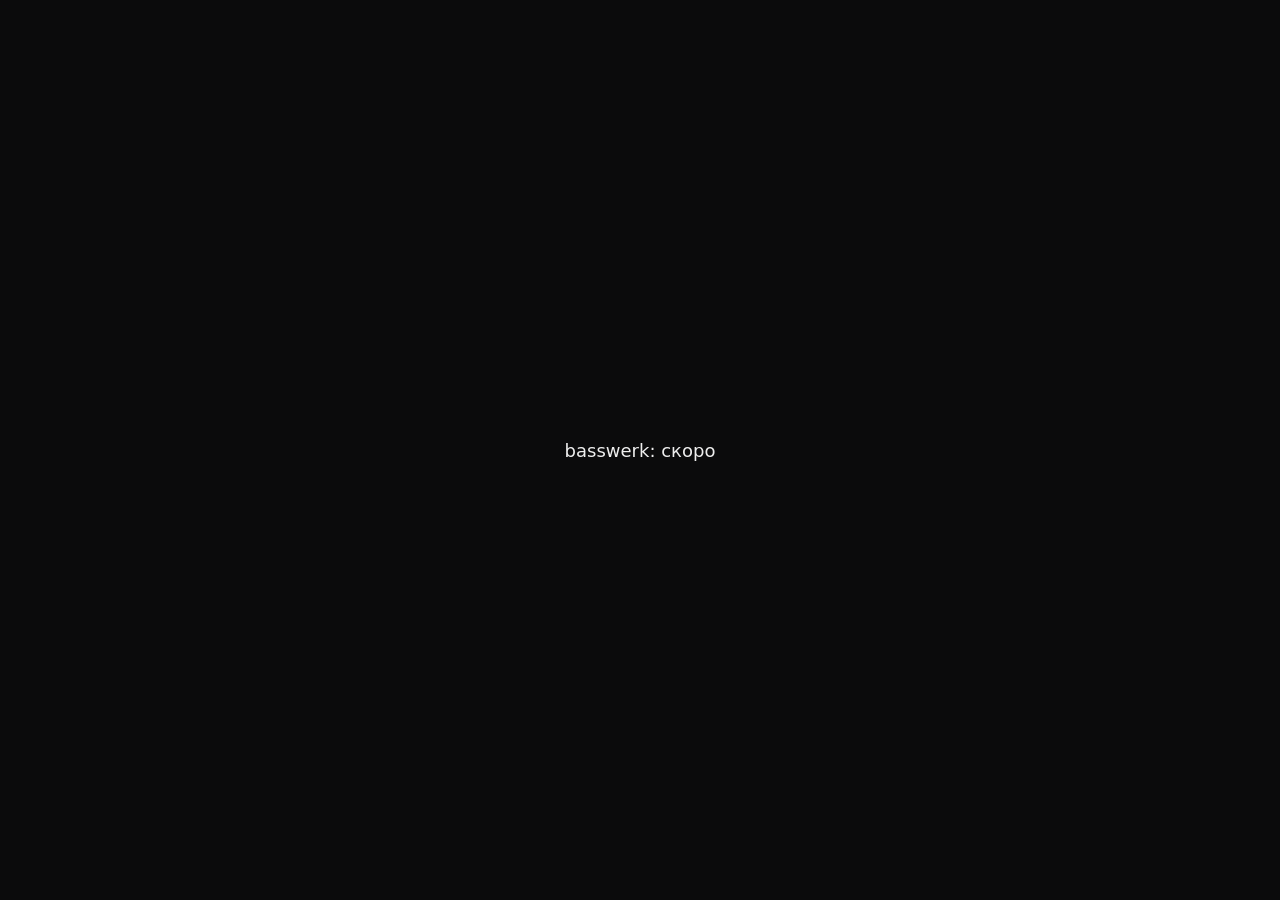
==== index.html @ f81537af "Initial" ====
<!doctype html>
<html lang="ru">
<head>
<meta charset="utf-8">
<meta name="viewport" content="width=device-width, initial-scale=1">
<title>basswerk</title>
<style>body{margin:0;min-height:100vh;display:grid;place-items:center;background:#0b0b0c;color:#eee;font:18px/1.5 system-ui,sans-serif}</style>
</head>
<body><p>basswerk: скоро</p></body>
</html>
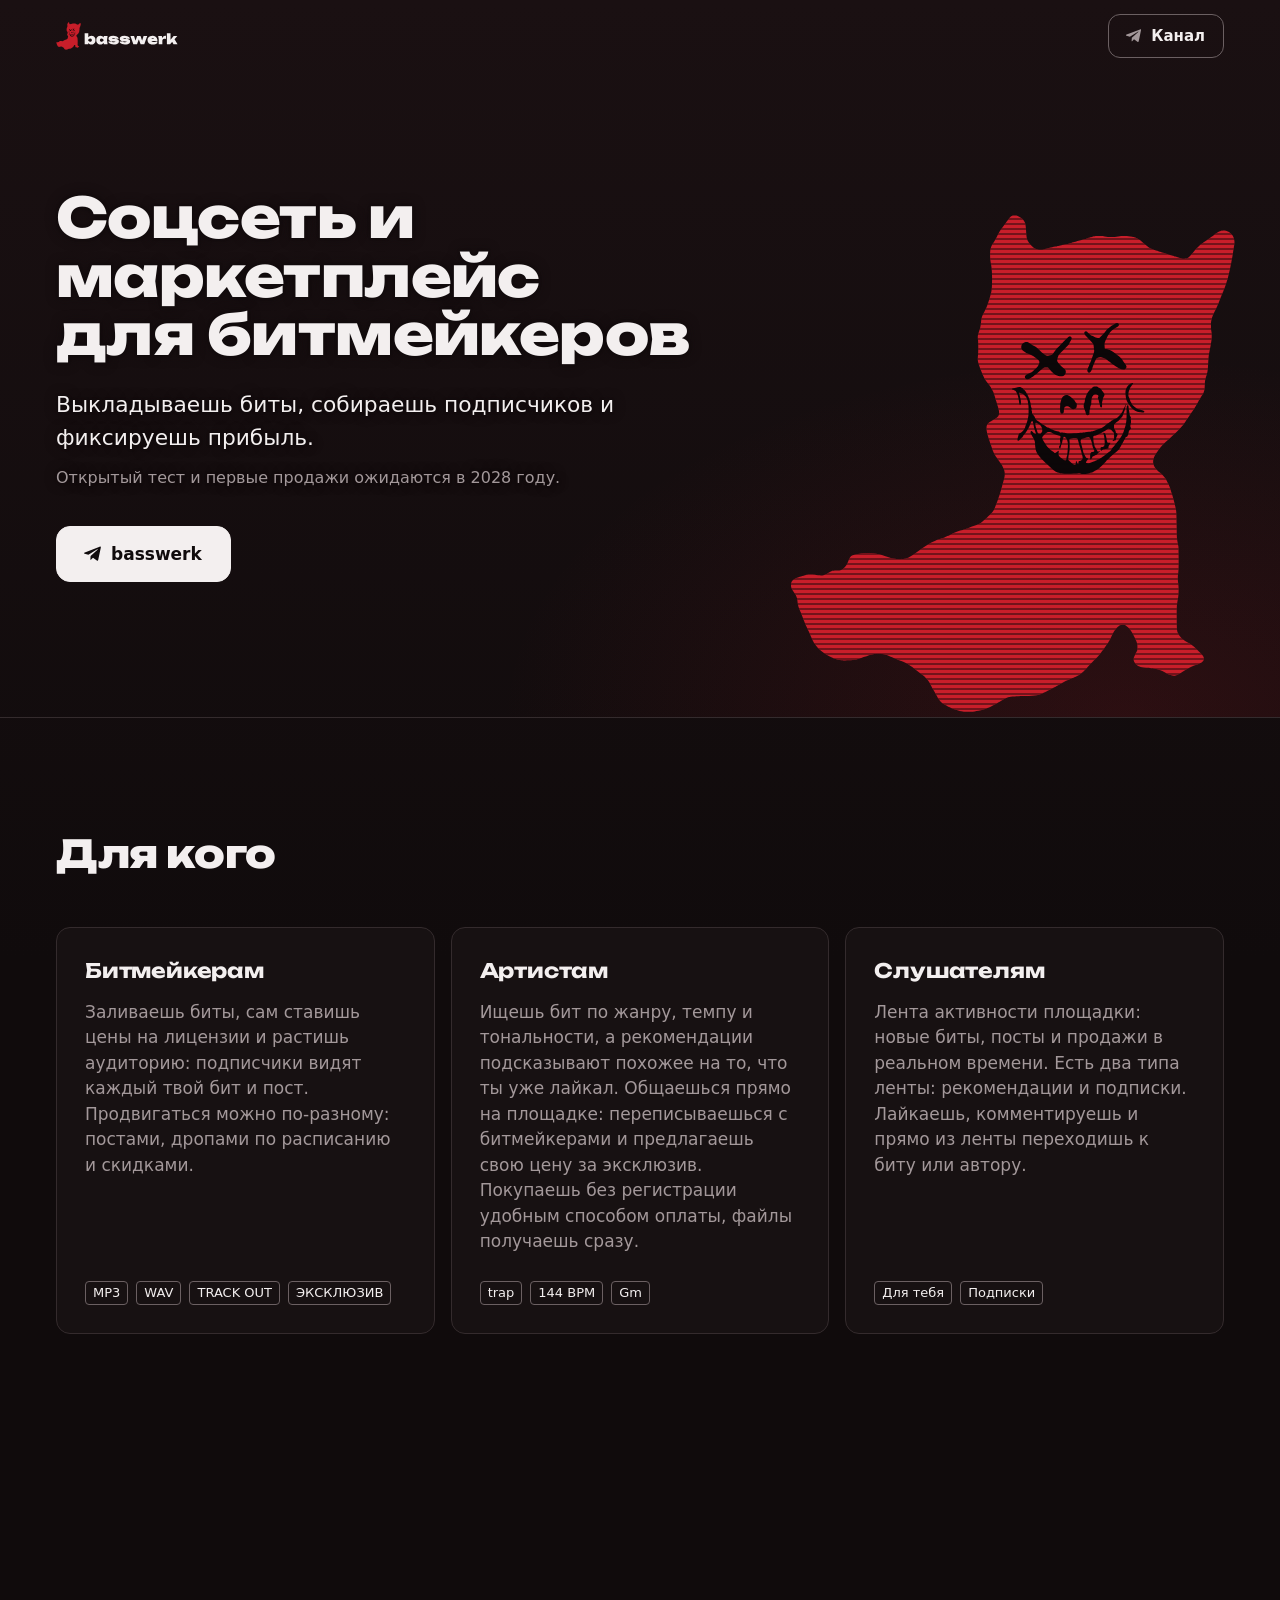
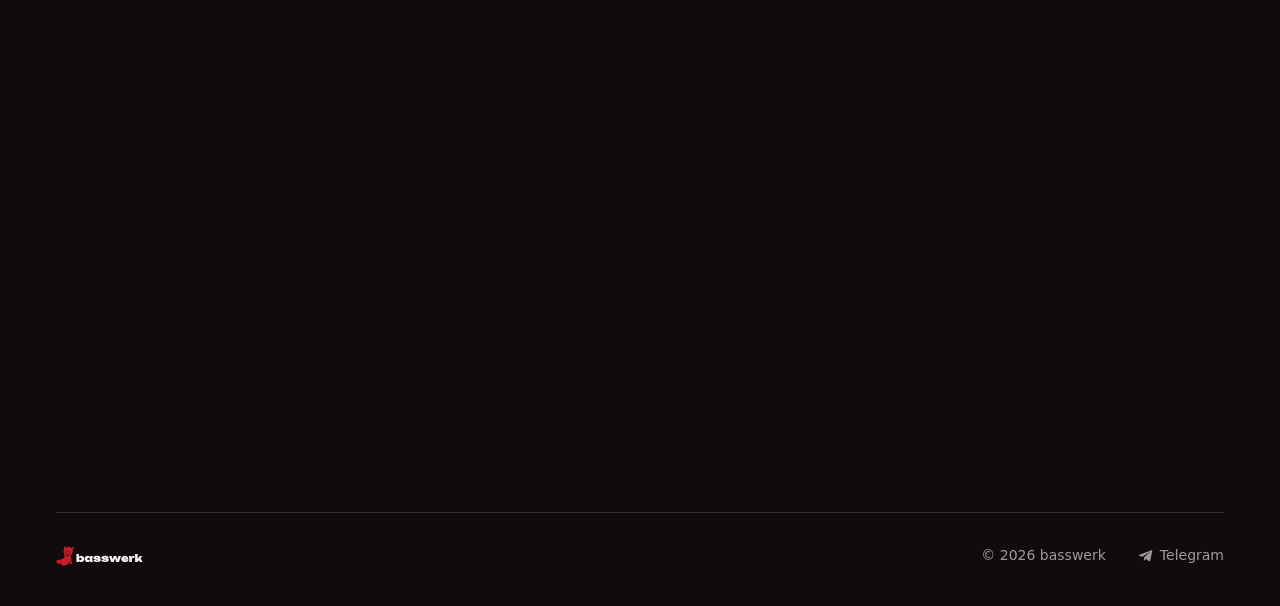
==== commit 61646241: "Landing page: hero with equalizer, live feed and license mocks, roadmap" ====
--- a/index.html
+++ b/index.html
@@ -2,9 +2,172 @@
 <html lang="ru">
 <head>
 <meta charset="utf-8">
-<meta name="viewport" content="width=device-width, initial-scale=1">
-<title>basswerk</title>
-<style>body{margin:0;min-height:100vh;display:grid;place-items:center;background:#0b0b0c;color:#eee;font:18px/1.5 system-ui,sans-serif}</style>
+<meta name="viewport" content="width=device-width, initial-scale=1, viewport-fit=cover">
+<meta http-equiv="Content-Security-Policy" content="default-src 'self'; img-src 'self' data:; font-src 'self'; style-src 'self'; script-src 'self'; connect-src 'self'; object-src 'none'; base-uri 'none'; form-action 'none'">
+<title>basswerk: социальная сеть и маркетплейс для битмейкеров</title>
+<meta name="description" content="Соцсеть и маркетплейс для битмейкеров: выкладываешь биты, собираешь подписчиков и фиксируешь прибыль. Открытый тест и первые продажи ожидаются в 2028 году.">
+<link rel="canonical" href="https://basswerk.ru/">
+<meta name="theme-color" content="#100B0C">
+<meta name="color-scheme" content="dark">
+<meta property="og:type" content="website">
+<meta property="og:site_name" content="basswerk">
+<meta property="og:locale" content="ru_RU">
+<meta property="og:url" content="https://basswerk.ru/">
+<meta property="og:title" content="basswerk: социальная сеть и маркетплейс для битмейкеров">
+<meta property="og:description" content="Выкладываешь биты, собираешь подписчиков и фиксируешь прибыль. Открытый тест и первые продажи ожидаются в 2028 году.">
+<meta name="twitter:card" content="summary">
+<link rel="icon" href="/assets/favicon.svg" type="image/svg+xml">
+<link rel="preload" href="/assets/fonts/unbounded-cyrillic.woff2" as="font" type="font/woff2" crossorigin>
+<link rel="stylesheet" href="/css/main.css?v=20261120m">
+<script type="module" src="/js/main.js?v=20261120m"></script>
 </head>
-<body><p>basswerk: скоро</p></body>
+<body>
+<svg class="sprite" aria-hidden="true">
+  <symbol id="i-tg" viewBox="0 0 24 24"><path fill="currentColor" d="M21.4 4.1 18.3 19c-.2 1-.8 1.3-1.7.8l-4.6-3.4-2.2 2.1c-.3.3-.5.5-1 .5l.3-4.7 8.6-7.8c.4-.3-.1-.5-.6-.2L6.5 13 2 11.6c-1-.3-1-1 .2-1.5L20 3.2c.8-.3 1.6.2 1.4.9Z"/></symbol>
+</svg>
+<a class="skip" href="#main">Перейти к содержимому</a>
+
+<header class="top wrap">
+  <a class="logo" href="/"><img src="/assets/logo.svg" width="122" height="28" alt="basswerk"></a>
+  <a class="btn" href="https://t.me/basswerk"><svg class="tg" width="18" height="18" aria-hidden="true"><use href="#i-tg"/></svg>Канал</a>
+</header>
+
+<main id="main">
+  <section class="hero">
+    <div class="wrap hero-in">
+      <div class="hero-text">
+        <h1>Соцсеть и маркетплейс для&nbsp;битмейкеров</h1>
+        <p class="lead">Выкладываешь биты, собираешь подписчиков и фиксируешь прибыль.</p>
+        <p class="when">Открытый тест и первые продажи ожидаются в&nbsp;2028&nbsp;году.</p>
+        <div class="cta">
+          <a class="btn btn-fill btn-lg" href="https://t.me/basswerk"><svg class="tg" width="20" height="20" aria-hidden="true"><use href="#i-tg"/></svg>basswerk</a>
+        </div>
+      </div>
+      <div class="ghost" aria-hidden="true"><span class="scan"></span></div>
+    </div>
+  </section>
+
+  <section class="sec wrap" aria-labelledby="who" data-rv>
+    <h2 id="who">Для кого</h2>
+    <div class="cards">
+      <article class="card">
+        <h3>Битмейкерам</h3>
+        <p>Заливаешь биты, сам ставишь цены на лицензии и растишь аудиторию: подписчики видят каждый твой бит и пост. Продвигаться можно по-разному: постами, дропами по расписанию и скидками.</p>
+        <ul class="tags" aria-label="Лицензии">
+          <li>MP3</li><li>WAV</li><li>TRACK OUT</li><li>ЭКСКЛЮЗИВ</li>
+        </ul>
+      </article>
+      <article class="card">
+        <h3>Артистам</h3>
+        <p>Ищешь бит по жанру, темпу и тональности, а рекомендации подсказывают похожее на то, что ты уже лайкал. Общаешься прямо на площадке: переписываешься с битмейкерами и предлагаешь свою цену за эксклюзив. Покупаешь без регистрации удобным способом оплаты, файлы получаешь сразу.</p>
+        <ul class="tags" aria-label="Пример фильтра">
+          <li>trap</li><li>144 BPM</li><li>Gm</li>
+        </ul>
+      </article>
+      <article class="card">
+        <h3>Слушателям</h3>
+        <p>Лента активности площадки: новые биты, посты и продажи в реальном времени. Есть два типа ленты: рекомендации и подписки. Лайкаешь, комментируешь и прямо из ленты переходишь к биту или автору.</p>
+        <ul class="tags" aria-label="Вкладки ленты">
+          <li>Для тебя</li><li>Подписки</li>
+        </ul>
+      </article>
+    </div>
+  </section>
+
+  <section class="sec wrap" aria-labelledby="diff" data-rv>
+    <h2 id="diff">Чем отличаемся</h2>
+    <div class="diff">
+      <div class="diff-item">
+        <h3>Биты, взаимодействие с аудиторией, сделки и продвижение на одной площадке</h3>
+        <p>Выкладываешь бит, рассказываешь о нём подписчикам в посте, получаешь отклик в комментариях и лайках и поднимаешься выше в рекомендациях. Здесь же получаешь оффер на эксклюзив и закрываешь сделку: договариваться в личке больше не нужно.</p>
+        <figure class="mock mock-feed">
+          <figcaption>Макет</figcaption>
+          <div class="feed" data-feed></div>
+        </figure>
+      </div>
+      <div class="diff-item">
+        <h3>Лицензию можно проверить на basswerk и в блокчейне</h3>
+        <p>У каждой купленной лицензии есть своя страница и PDF: на какой бит, кто и когда купил, что разрешено. Запись о лицензии хранится в блокчейне, задним числом её не подделать.</p>
+        <figure class="mock mock-lic">
+          <figcaption>Макет</figcaption>
+          <div class="lic">
+            <div class="lic-info">
+              <p class="lic-no">Лицензия № 000214</p>
+              <p class="lic-title">WAV-лицензия на KILLSWITCH</p>
+              <span class="status">Действительна</span>
+              <dl class="lic-dl">
+                <dt>Битмейкер</dt><dd>papaguap</dd>
+                <dt>Покупатель</dt><dd>zatru</dd>
+                <dt>Дата</dt><dd>14 марта</dd>
+              </dl>
+              <div class="lic-btns">
+                <span class="btn btn-sm is-locked">Скачать PDF</span>
+                <button type="button" class="btn btn-sm btn-fill copy" data-copy="https://basswerk.ru/"><span>Скопировать ссылку</span><span>Скопировано</span></button>
+              </div>
+              <p class="lic-chain"><span class="is-locked">Запись в блокчейне ↗</span></p>
+            </div>
+            <div class="doc" aria-hidden="true">
+              <div class="doc-head"><img src="/assets/favicon.svg" width="14" height="16" alt=""><b>basswerk</b><span>№ 000214</span></div>
+              <p class="doc-title">Лицензия</p>
+              <p class="doc-sub">на использование бита KILLSWITCH, тип WAV</p>
+              <dl class="doc-dl">
+                <dt>Лицензиар</dt><dd>papaguap</dd>
+                <dt>Лицензиат</dt><dd>zatru</dd>
+                <dt>Дата выдачи</dt><dd>14.03</dd>
+              </dl>
+              <ol class="doc-terms">
+                <li>Лицензиар передаёт Лицензиату неисключительное право использовать бит в одном музыкальном произведении.</li>
+                <li>Лицензиат указывает автора бита в описании трека: prod. by papaguap.</li>
+                <li>Проверить лицензию можно на basswerk.ru.</li>
+              </ol>
+              <div class="doc-sign">
+                <svg class="sig" viewBox="0 0 120 40" aria-hidden="true"><path d="M4 30c10-14 16-22 20-20s-6 22 0 20 10-18 16-16-2 14 4 13 8-12 14-11 0 9 6 8 12-10 20-9 14 4 30-2" fill="none" stroke="currentColor" stroke-width="2" stroke-linecap="round"/></svg>
+                <svg class="stamp" viewBox="0 0 100 100" aria-hidden="true">
+                  <defs><path id="ring" d="M50 50m-36 0a36 36 0 1 1 72 0a36 36 0 1 1-72 0"/></defs>
+                  <circle cx="50" cy="50" r="46" fill="none" stroke="currentColor" stroke-width="2.5"/>
+                  <circle cx="50" cy="50" r="27" fill="none" stroke="currentColor" stroke-width="1.5"/>
+                  <text font-size="9.5" font-weight="700" letter-spacing="1.6" fill="currentColor"><textPath href="#ring">BASSWERK   ЛИЦЕНЗИЯ   000214</textPath></text>
+                  <text x="50" y="55" text-anchor="middle" font-size="12" font-weight="800" fill="currentColor">WAV</text>
+                </svg>
+              </div>
+            </div>
+          </div>
+        </figure>
+      </div>
+    </div>
+  </section>
+
+  <section class="sec wrap" aria-labelledby="now" data-rv>
+    <h2 id="now">Где мы сейчас</h2>
+    <div class="road">
+      <div class="road-track" aria-hidden="true">
+        <div class="road-wave"></div>
+        <span class="road-head">Сейчас</span>
+      </div>
+      <ol class="road-list">
+        <li class="is-now"><span class="road-y">2026</span><span class="road-d">Продумали продукт и собрали прототип</span></li>
+        <li><span class="road-y">2027</span><span class="road-d">Разработка и опрос битмейкеров, артистов и слушателей</span></li>
+        <li><span class="road-y">2028</span><span class="road-d">Закрытый тест, затем открытый с первыми продажами</span></li>
+        <li><span class="road-y">Потом</span><span class="road-d">Запуск для всех</span></li>
+      </ol>
+    </div>
+  </section>
+
+  <section class="sec wrap" aria-labelledby="tg" data-rv>
+    <div class="tg-box">
+      <div>
+        <h2 id="tg">Все сливы и разработка в нашем канале</h2>
+        <p>Пишем, как продвигается работа над платформой. Показываем фичи до релиза и собираем идеи: что добавить и как сделать удобнее именно тебе.</p>
+      </div>
+      <a class="btn btn-fill btn-lg" href="https://t.me/basswerk"><svg class="tg" width="20" height="20" aria-hidden="true"><use href="#i-tg"/></svg>Подписаться</a>
+    </div>
+  </section>
+</main>
+
+<footer class="foot wrap">
+  <img src="/assets/logo.svg" width="87" height="20" alt="basswerk">
+  <span>© 2026 basswerk</span>
+  <a href="https://t.me/basswerk"><svg class="tg" width="16" height="16" aria-hidden="true"><use href="#i-tg"/></svg>Telegram</a>
+</footer>
+</body>
 </html>
--- a/css/main.css
+++ b/css/main.css
@@ -0,0 +1,433 @@
+/* basswerk landing. Бренд не финальный: цвета и шрифты только через переменные ниже. */
+
+@font-face {
+  font-family: Unbounded;
+  font-style: normal;
+  font-weight: 600 900;
+  font-display: swap;
+  src: url(/assets/fonts/unbounded-cyrillic.woff2) format("woff2");
+  unicode-range: U+0301, U+0400-045F, U+0490-0491, U+04B0-04B1, U+2116;
+}
+@font-face {
+  font-family: Unbounded;
+  font-style: normal;
+  font-weight: 600 900;
+  font-display: swap;
+  src: url(/assets/fonts/unbounded-latin.woff2) format("woff2");
+  unicode-range: U+0000-00FF, U+0131, U+0152-0153, U+02BB-02BC, U+02C6, U+02DA, U+02DC, U+0304, U+0308, U+0329, U+2000-206F, U+20AC, U+2122, U+2191, U+2193, U+2212, U+2215, U+FEFF, U+FFFD;
+}
+
+:root {
+  --bg: #100B0C;
+  --bg-top: #1A1012;
+  --surface: #171112;
+  --raised: #211A1B;
+  --line: #342B2D;
+  --line-strong: #6B6062;
+  --text: #F3EFEF;
+  --muted: #A3989A;
+  --ok: #2DB36F;
+  --ok-text: #5FD49A;
+  --red: #C81E2A;
+  --signal: #FF4640;
+  --paper: #F3EFE8;
+  --ink: #1B1516;
+  --ink-blue: #2B3D8F;
+
+  --fd: Unbounded, "Arial Black", system-ui, sans-serif;
+  --fs: system-ui, -apple-system, "Segoe UI", Roboto, "Helvetica Neue", Arial, sans-serif;
+  --fdoc: Georgia, "Times New Roman", serif;
+
+  --gut: 1rem;
+  --wrap: 77.5rem;
+  --r: 14px;
+}
+@media (min-width: 600px) { :root { --gut: 2rem; } }
+@media (min-width: 1100px) { :root { --gut: 3.5rem; } }
+
+/* Большие мониторы: всё в rem, растёт ступенями от ширины */
+@media (min-width: 2200px) { html { font-size: 19px; } }
+@media (min-width: 2900px) { html { font-size: 22px; } }
+@media (min-width: 3600px) { html { font-size: 26px; } }
+
+/* Скроллы как в прототипе: Chrome и Safari через ::-webkit-scrollbar, Firefox через стандартные свойства */
+::-webkit-scrollbar { width: 12px; height: 12px; background: transparent; }
+::-webkit-scrollbar-track, ::-webkit-scrollbar-corner { background: transparent; }
+::-webkit-scrollbar-button { display: none; width: 0; height: 0; }
+::-webkit-scrollbar-thumb { background: rgba(245, 242, 242, .16); background-clip: padding-box; border: 3px solid transparent; border-radius: 12px; min-height: 40px; }
+::-webkit-scrollbar-thumb:hover { background-color: rgba(245, 242, 242, .3); }
+::-webkit-scrollbar-thumb:active { background-color: rgba(245, 242, 242, .42); }
+@supports not selector(::-webkit-scrollbar) { * { scrollbar-width: thin; scrollbar-color: rgba(245, 242, 242, .2) transparent; } }
+
+*, *::before, *::after { box-sizing: border-box; }
+html { background: var(--bg); -webkit-text-size-adjust: 100%; text-size-adjust: 100%; }
+body {
+  margin: 0;
+  background: linear-gradient(180deg, var(--bg-top) 0, var(--bg) 60rem) no-repeat, var(--bg);
+  color: var(--text);
+  font: 400 1rem/1.5 var(--fs);
+  -webkit-font-smoothing: antialiased;
+  -webkit-tap-highlight-color: transparent;
+}
+img { display: block; max-width: 100%; height: auto; }
+a { color: inherit; }
+p { margin: 0; }
+h1, h2, h3 { margin: 0; font-family: var(--fd); font-weight: 800; letter-spacing: -0.01em; }
+:focus-visible { outline: 2px solid var(--text); outline-offset: 3px; border-radius: 4px; }
+.sprite { position: absolute; width: 0; height: 0; overflow: hidden; }
+.sr { position: absolute; width: 1px; height: 1px; overflow: hidden; clip: rect(0 0 0 0); white-space: nowrap; }
+.muted { color: var(--muted); }
+.is-locked { cursor: not-allowed; }
+
+.wrap { width: min(100% - 2 * var(--gut), var(--wrap)); margin-inline: auto; }
+
+.skip {
+  position: absolute; left: var(--gut); top: -4rem; z-index: 10;
+  padding: .625rem 1rem; border-radius: 10px;
+  background: var(--text); color: var(--bg); font-weight: 600; text-decoration: none;
+}
+.skip:focus { top: .75rem; }
+
+/* ---------- кнопки ---------- */
+.btn {
+  display: inline-flex; align-items: center; justify-content: center; gap: .5rem;
+  height: 2.75rem; padding: 0 1.125rem;
+  border: 1px solid var(--line-strong); border-radius: 12px;
+  background: none; color: inherit;
+  font: 600 .9375rem/1 var(--fs); text-decoration: none; white-space: nowrap; cursor: pointer;
+  transition: border-color .15s, background-color .15s;
+}
+.btn:hover { border-color: var(--text); }
+.btn .tg { flex: none; margin-left: -.125rem; color: var(--muted); }
+.btn-fill { background: var(--text); border-color: var(--text); color: var(--bg); }
+.btn-fill:hover { background: #fff; border-color: #fff; }
+.btn-fill .tg { color: var(--bg); }
+.btn-lg { height: 3.5rem; padding: 0 1.75rem; border-radius: 14px; font-size: 1.0625rem; }
+.btn-sm { height: 2.25rem; padding: 0 .875rem; border-radius: 10px; font-size: .8125rem; }
+.btn.is-locked:hover { border-color: var(--line-strong); }
+
+/* ---------- шапка ---------- */
+.top { position: relative; z-index: 2; display: flex; align-items: center; justify-content: space-between; height: 4.5rem; }
+.logo { display: block; border-radius: 6px; }
+.logo img { height: 1.75rem; width: auto; }
+
+/* ---------- первый экран ---------- */
+.hero {
+  position: relative; overflow: hidden;
+  border-bottom: 1px solid var(--line);
+  background: radial-gradient(70% 80% at 88% 100%, rgba(200, 30, 42, .14), transparent 70%);
+}
+.eq { position: absolute; inset: 0; width: 100%; height: 100%; z-index: 0; pointer-events: none; }
+.hero-in { position: relative; z-index: 1; display: grid; grid-template-columns: minmax(0, 1fr); }
+.hero-text { padding: clamp(2.5rem, 9vh, 7rem) 0 0; }
+/* Тёмный ореол цвета фона: текст читается, даже когда под ним подсвечены столбики эквалайзера */
+.hero h1, .lead, .when { text-shadow: 0 0 3px rgba(16, 11, 12, .9), 0 0 12px rgba(16, 11, 12, .85); }
+.hero h1 {
+  max-width: 12em;
+  font-size: clamp(1.75rem, .9rem + 3.2vw, 3.875rem);
+  line-height: 1.06;
+  text-wrap: balance;
+}
+.lead { margin-top: 1.5rem; max-width: 30em; font-size: clamp(1.125rem, 1rem + .45vw, 1.375rem); }
+.when { margin-top: .75rem; color: var(--muted); font-size: 1rem; }
+.cta { margin-top: 2.25rem; display: flex; flex-wrap: wrap; gap: 1rem; align-items: center; }
+
+/* Призрак с CRT-строками, стоит на нижней линии экрана целиком */
+.ghost {
+  position: relative;
+  justify-self: end;
+  width: min(60%, 16rem);
+  aspect-ratio: 914 / 1020;
+  margin: -.5rem 0 0 0;
+  background: url(/assets/ghost.svg) center / contain no-repeat;
+}
+.scan {
+  position: absolute; inset: 0; overflow: hidden;
+  -webkit-mask: url(/assets/ghost-mask.svg) center / contain no-repeat;
+          mask: url(/assets/ghost-mask.svg) center / contain no-repeat;
+  background: repeating-linear-gradient(to bottom, transparent 0 3px, rgba(11, 7, 8, .45) 3px 5px);
+}
+.scan::before {
+  content: ""; position: absolute; left: 0; right: 0; top: 0; height: 18%;
+  background: linear-gradient(to bottom, transparent, rgba(255, 70, 64, .38), transparent);
+  transform: translateY(-100%);
+  animation: sweep 7s linear infinite;
+}
+.hero.is-off .scan::before { animation-play-state: paused; }
+@keyframes sweep { to { transform: translateY(620%); } }
+
+@media (min-width: 1000px) {
+  .hero-in { grid-template-columns: minmax(0, 1.5fr) minmax(0, 1fr); column-gap: 2rem; align-items: end; }
+  .hero-text { padding: clamp(4rem, 13vh, 9rem) 0 clamp(5rem, 15vh, 10rem); }
+  .ghost { width: 100%; max-width: 33rem; margin: 3rem -1rem 0 0; }
+}
+
+/* ---------- секции ---------- */
+.sec { padding-block: clamp(4rem, 9vw, 7.5rem); }
+.sec + .sec { border-top: 1px solid var(--line); }
+.sec h2 {
+  margin-bottom: clamp(2rem, 4vw, 3.25rem);
+  font-size: clamp(1.625rem, 1.2rem + 1.5vw, 2.75rem);
+  line-height: 1.1;
+}
+
+.tags { list-style: none; margin: 0; padding: 0; display: flex; flex-wrap: wrap; gap: .5rem; }
+.tags li {
+  height: 1.5rem; padding: 0 .4375rem;
+  display: inline-flex; align-items: center;
+  border: 1px solid var(--line-strong); border-radius: 4px;
+  font-size: .8125rem; font-weight: 500; line-height: 1; white-space: nowrap;
+}
+
+/* Для кого */
+.cards { display: grid; gap: 1rem; }
+.card {
+  display: flex; flex-direction: column; gap: .875rem;
+  padding: 1.75rem;
+  background: var(--surface); border: 1px solid var(--line); border-radius: var(--r);
+}
+.card h3 { font-size: 1.25rem; font-weight: 700; }
+.card p { color: var(--muted); font-size: 1.0625rem; }
+.card .tags { margin-top: auto; padding-top: .75rem; }
+@media (min-width: 900px) {
+  .cards { grid-template-columns: repeat(3, minmax(0, 1fr)); }
+}
+
+/* Чем отличаемся */
+.diff { display: grid; gap: 3.5rem; }
+.diff-item h3 { max-width: 20em; font-size: clamp(1.25rem, 1rem + .8vw, 1.75rem); line-height: 1.2; }
+.diff-item > p { margin-top: 1rem; max-width: 34em; color: var(--muted); font-size: 1.0625rem; }
+@media (min-width: 1000px) {
+  .diff { grid-template-columns: repeat(2, minmax(0, 1fr)); grid-template-rows: auto auto 1fr; column-gap: 3rem; row-gap: 0; }
+  .diff-item { display: grid; grid-template-rows: subgrid; grid-row: span 3; }
+  /* Заголовки разной длины центрируются друг относительно друга по вертикали */
+  .diff-item h3 { align-self: center; }
+}
+
+.mock {
+  position: relative; margin: 2rem 0 0;
+  background: var(--surface); border: 1px solid var(--line); border-radius: var(--r);
+}
+.mock figcaption {
+  position: absolute; top: -.6rem; right: 1rem; z-index: 3; padding: 0 .5rem;
+  background: var(--bg); color: var(--muted);
+  font: 700 .6875rem/1.2rem var(--fd); letter-spacing: .06em; text-transform: uppercase;
+}
+
+/* Волна как в прототипе */
+.wave { position: relative; touch-action: pan-y; user-select: none; -webkit-user-select: none; }
+.wave canvas { display: block; width: 100%; height: 100%; }
+.w-line { position: absolute; top: 0; bottom: 0; width: 1px; margin-left: -.5px; background: rgba(255, 255, 255, .85); pointer-events: none; opacity: 0; }
+.w-tip {
+  position: absolute; top: -30px; transform: translateX(-50%);
+  height: 22px; padding: 0 7px; display: inline-flex; align-items: center;
+  border-radius: 4px; background: rgba(0, 0, 0, .72); color: #fff;
+  font-size: 12px; line-height: 1; font-weight: 600; white-space: nowrap; pointer-events: none; opacity: 0;
+}
+.wave.is-hover .w-line, .wave.is-hover .w-tip { opacity: 1; }
+
+/* Макет ленты */
+.av {
+  flex: none; width: 2.25rem; height: 2.25rem; border-radius: 50%;
+  display: grid; place-items: center;
+  font: 900 .8125rem/1 var(--fd); color: var(--text);
+  background: radial-gradient(120% 120% at 20% 100%, #5A4146, var(--raised) 70%);
+}
+/* Обрезка во внутреннем слое: у самой карточки обрезать нельзя, иначе срежется подпись «Макет» */
+.feed { overflow: hidden; border-radius: calc(var(--r) - 1px); }
+.fd-head {
+  display: flex; flex-wrap: wrap; align-items: center; justify-content: space-between; gap: .625rem;
+  padding: 1rem 1rem .875rem; border-bottom: 1px solid var(--line);
+}
+.seg { display: inline-flex; padding: 3px; border-radius: 10px; background: var(--raised); }
+.seg button, .chips button {
+  font: 600 .8125rem/1 var(--fs); color: var(--muted); background: none; cursor: pointer;
+  transition: color .15s, background-color .15s, border-color .15s;
+}
+.seg button { height: 2rem; padding: 0 .75rem; border: 0; border-radius: 8px; }
+.seg button:hover { color: var(--text); }
+.seg button[aria-pressed="true"] { background: var(--text); color: var(--bg); }
+.chips { display: flex; flex-wrap: wrap; gap: .375rem; }
+.chips button { height: 1.75rem; padding: 0 .5625rem; border: 1px solid var(--line); border-radius: 4px; }
+.chips button:hover { border-color: var(--line-strong); }
+.chips button[aria-pressed="true"] { border-color: var(--line-strong); color: var(--text); }
+/* position: relative держит внутри ленты всё абсолютное (подписи .sr, полоску волны),
+   иначе оно вылезает из прокрутки и удлиняет страницу */
+.fd-list {
+  position: relative;
+  list-style: none; margin: 0; padding: 0 .5rem 0 1rem;
+  height: 27rem; overflow-y: auto; overscroll-behavior-y: auto;
+}
+.fd-list:focus-visible { outline-offset: -2px; }
+.post, .ev { border-bottom: 1px solid var(--line); }
+.post { padding: 1rem 0; }
+.p-head { display: flex; align-items: center; gap: .75rem; }
+.p-head b { display: block; font-size: .9375rem; font-weight: 600; }
+.p-head small, .ev small { display: block; color: var(--muted); font-size: .75rem; }
+.p-text { margin-top: .625rem; font-size: .9375rem; line-height: 1.45; }
+/* Обложка-плашка: один цвет и название; шрифт подгоняется, чтобы название влезло в строку */
+.cv {
+  --fmax: .5rem;
+  display: flex; align-items: flex-end; overflow: hidden; container-type: inline-size;
+  background: var(--cv, var(--raised)); color: #fff;
+}
+.cv > span { font: 900 min(var(--fmax), calc(100cqi / (var(--n, 8) * .9)))/1 var(--fd); white-space: nowrap; }
+.cv-att { flex: none; width: 3.25rem; height: 3.25rem; padding: .3rem; border-radius: 6px; }
+.cv-ev { flex: none; width: 2.5rem; height: 2.5rem; padding: .25rem; border-radius: 5px; }
+.cv-img { --fmax: 1.375rem; margin-top: .75rem; height: 11rem; padding: 1rem; border-radius: 10px; }
+.att { display: flex; gap: .75rem; margin-top: .75rem; padding: .625rem; background: var(--raised); border-radius: 10px; }
+.att-main { flex: 1; min-width: 0; }
+.att-top { display: flex; align-items: center; gap: .625rem; }
+.pl {
+  flex: none; width: 1.75rem; height: 1.75rem; border-radius: 50%;
+  display: grid; place-items: center; padding-left: 2px;
+  background: var(--line-strong); color: var(--surface); cursor: not-allowed;
+}
+.att-tt { flex: 1; min-width: 0; display: grid; }
+.att-t { font: 700 .8125rem/1.25 var(--fd); white-space: nowrap; }
+.att-s { color: var(--muted); font-size: .75rem; }
+.att-price { font-size: .8125rem; font-weight: 600; white-space: nowrap; }
+.att .wave { height: 33px; margin-top: .5rem; }
+.p-acts { display: flex; align-items: center; gap: 1.25rem; margin-top: .75rem; color: var(--muted); font-size: .8125rem; font-variant-numeric: tabular-nums; }
+.p-acts > * { display: inline-flex; align-items: center; gap: .375rem; }
+.like { height: 1.75rem; padding: 0; border: 0; background: none; color: inherit; font: inherit; cursor: pointer; }
+.like:hover { color: var(--text); }
+.like.on { color: var(--signal); }
+.ev { display: flex; align-items: center; gap: .75rem; padding: .875rem 0; }
+.ev-av { position: relative; flex: none; }
+.ev-av i {
+  position: absolute; right: -4px; bottom: -4px;
+  width: 1.125rem; height: 1.125rem; border-radius: 50%;
+  display: grid; place-items: center;
+  background: var(--raised); border: 2px solid var(--surface); color: var(--text);
+}
+.ev-av i.sale { background: var(--ok); color: #06140C; }
+.ev p { flex: 1; min-width: 0; font-size: .875rem; line-height: 1.4; }
+.lnk { font-weight: 600; }
+.ev-amt { color: var(--ok-text); font-size: .875rem; font-weight: 600; white-space: nowrap; font-variant-numeric: tabular-nums; }
+.fd-end, .fd-empty { padding: 1.25rem 0; color: var(--muted); font-size: .8125rem; text-align: center; }
+svg.i { display: block; flex: none; }
+
+/* Макет лицензии и кусок PDF */
+.mock-lic { display: flex; flex-direction: column; }
+.lic {
+  flex: 1; position: relative; overflow: hidden; container-type: inline-size;
+  padding: 1.25rem; border-radius: calc(var(--r) - 1px);
+}
+.lic-info { position: relative; z-index: 1; }
+.lic-no { color: var(--muted); font-size: .8125rem; font-variant-numeric: tabular-nums; }
+.lic-title { margin-top: .375rem; font: 800 1.25rem/1.2 var(--fd); }
+.status {
+  display: inline-flex; align-items: center; gap: .5rem;
+  height: 1.75rem; margin-top: .875rem; padding: 0 .625rem;
+  border-radius: 6px; background: rgba(45, 179, 111, .12);
+  color: var(--ok-text); font-size: .8125rem; font-weight: 600;
+}
+.status::before { content: ""; width: 6px; height: 6px; border-radius: 50%; background: var(--ok); }
+.lic-dl { display: grid; grid-template-columns: auto 1fr; gap: .5rem 1.5rem; margin: 1.25rem 0 0; font-size: .9375rem; }
+.lic-dl dt { color: var(--muted); }
+.lic-dl dd { margin: 0; }
+.lic-btns { display: flex; flex-wrap: wrap; gap: .5rem; margin-top: 1.25rem; }
+.copy { display: inline-grid; place-items: center; }
+.copy > span { grid-area: 1 / 1; }
+.copy > span:last-child, .copy.is-done > span:first-child { visibility: hidden; }
+.copy.is-done > span:last-child { visibility: visible; }
+.lic-chain { margin-top: 1rem; color: var(--muted); font-size: .8125rem; }
+.lic-chain .is-locked { text-decoration: underline; text-underline-offset: 3px; text-decoration-color: rgba(163, 152, 154, .5); }
+
+.doc {
+  position: relative; width: 92%; margin: 1.75rem -.5rem -9rem auto;
+  padding: 1rem 1.125rem 1.25rem;
+  background: var(--paper); color: var(--ink); border-radius: 3px;
+  box-shadow: 0 1.5rem 3rem rgba(0, 0, 0, .5);
+  transform: rotate(-2.5deg); transform-origin: 0 0;
+  font-size: .625rem; line-height: 1.45;
+}
+.doc-head { display: flex; align-items: center; gap: .375rem; padding-bottom: .5rem; border-bottom: 1px solid rgba(27, 21, 22, .2); }
+.doc-head img { width: .875rem; height: auto; }
+.doc-head b { font: 800 .6875rem/1 var(--fd); }
+.doc-head span { margin-left: auto; color: rgba(27, 21, 22, .6); font-variant-numeric: tabular-nums; }
+.doc-title { margin-top: .875rem; font: 800 1rem/1 var(--fd); letter-spacing: .08em; text-transform: uppercase; }
+.doc-sub { margin-top: .25rem; font-family: var(--fdoc); font-style: italic; color: rgba(27, 21, 22, .75); }
+.doc-dl { display: grid; grid-template-columns: auto 1fr; gap: .125rem .875rem; margin: .75rem 0 0; }
+.doc-dl dt { color: rgba(27, 21, 22, .6); }
+.doc-dl dd { margin: 0; font-weight: 600; }
+.doc-terms { margin: .75rem 0 0; padding-left: 1rem; font-family: var(--fdoc); font-size: .5625rem; color: rgba(27, 21, 22, .85); }
+.doc-terms li + li { margin-top: .25rem; }
+.doc-sign { display: flex; align-items: flex-end; justify-content: space-between; margin-top: .5rem; }
+.sig { width: 5.5rem; height: auto; color: var(--ink-blue); }
+.stamp { width: 4.75rem; height: auto; margin-right: .5rem; color: rgba(200, 30, 42, .78); transform: rotate(-14deg); }
+.stamp text { font-family: var(--fd); }
+
+@container (min-width: 34rem) {
+  .lic-info { max-width: 50%; }
+  .doc { position: absolute; right: -1.5rem; bottom: -2.5rem; width: 47%; margin: 0; transform: rotate(-3deg); transform-origin: 100% 100%; }
+}
+
+/* Где мы сейчас: волна заполнена до текущей точки */
+.road { --p: 19%; }
+.road-track { position: relative; padding-top: 2rem; }
+.road-wave, .road-cv { height: clamp(4rem, 7vw, 6.5rem); }
+.road-wave {
+  -webkit-mask: url(/assets/wave.svg) 0 0 / 100% 100% no-repeat;
+          mask: url(/assets/wave.svg) 0 0 / 100% 100% no-repeat;
+  background: linear-gradient(to right, var(--text) 0 var(--p), var(--line-strong) var(--p) 100%);
+}
+.road-track.has-cv .road-wave { display: none; }
+.road-cv { cursor: default; }
+.road-head {
+  position: absolute; top: 0; bottom: 0; left: var(--p); z-index: 1;
+  width: 2px; margin-left: -1px; background: var(--signal); pointer-events: none;
+  font: 700 .6875rem/1 var(--fd); letter-spacing: .06em; text-transform: uppercase; color: var(--signal);
+  text-indent: .5rem; white-space: nowrap;
+}
+.road-list { list-style: none; margin: 2rem 0 0; padding: 0; display: grid; gap: 1.25rem; }
+.road-list li { display: grid; gap: .25rem; padding-left: 1rem; border-left: 1px solid var(--line-strong); }
+.road-y { font: 700 1.125rem/1.3 var(--fd); }
+.road-d { color: var(--muted); }
+.road-list .is-now { border-left-color: var(--signal); }
+.road-list .is-now .road-d { color: var(--text); }
+@media (min-width: 900px) {
+  .road-list { grid-template-columns: repeat(4, minmax(0, 1fr)); gap: 2rem; margin-top: 1.5rem; }
+  .road-list li { padding: 1rem 0 0; border-left: 0; border-top: 1px solid var(--line-strong); }
+  .road-list .is-now { border-top-color: var(--signal); }
+}
+
+/* Канал */
+.tg-box {
+  display: grid; gap: 2rem;
+  padding: clamp(1.75rem, 4vw, 3.5rem);
+  background: var(--surface); border: 1px solid var(--line); border-radius: 20px;
+}
+.sec .tg-box h2 { margin-bottom: 1rem; max-width: 18em; }
+.tg-box p { max-width: 36em; color: var(--muted); font-size: 1.0625rem; }
+.tg-box .btn { justify-self: start; }
+@media (min-width: 900px) {
+  .tg-box { grid-template-columns: minmax(0, 1fr) auto; align-items: end; column-gap: 3rem; }
+}
+
+/* ---------- подвал ---------- */
+.foot {
+  display: flex; flex-wrap: wrap; align-items: center; gap: 1rem 2rem;
+  padding: 2rem 0 2.5rem; border-top: 1px solid var(--line);
+  color: var(--muted); font-size: .875rem;
+}
+.foot img { height: 1.25rem; width: auto; margin-right: auto; }
+.foot a { display: inline-flex; align-items: center; gap: .375rem; text-decoration: none; }
+.foot a:hover { color: var(--text); }
+
+/* ---------- 404 ---------- */
+.nf { padding-block: clamp(4rem, 14vh, 9rem); }
+.nf .nf-code { margin: 0; font: 900 clamp(4.5rem, 2rem + 12vw, 11rem)/1 var(--fd); color: var(--signal); }
+.nf h1 { margin-top: 1.5rem; font-size: clamp(1.5rem, 1.1rem + 1.6vw, 2.5rem); }
+.nf p { margin-top: 1rem; color: var(--muted); font-size: 1.0625rem; }
+.nf .btn { margin-top: 2rem; }
+
+/* ---------- появление при прокрутке, только то, что ниже первого экрана ---------- */
+.rv { opacity: 0; transform: translateY(1rem); }
+.rv.in { opacity: 1; transform: none; transition: opacity .6s ease, transform .7s cubic-bezier(.2, .7, .2, 1); }
+
+@media (prefers-reduced-motion: reduce) {
+  .scan::before { display: none; }
+  .rv { opacity: 1; transform: none; }
+}
